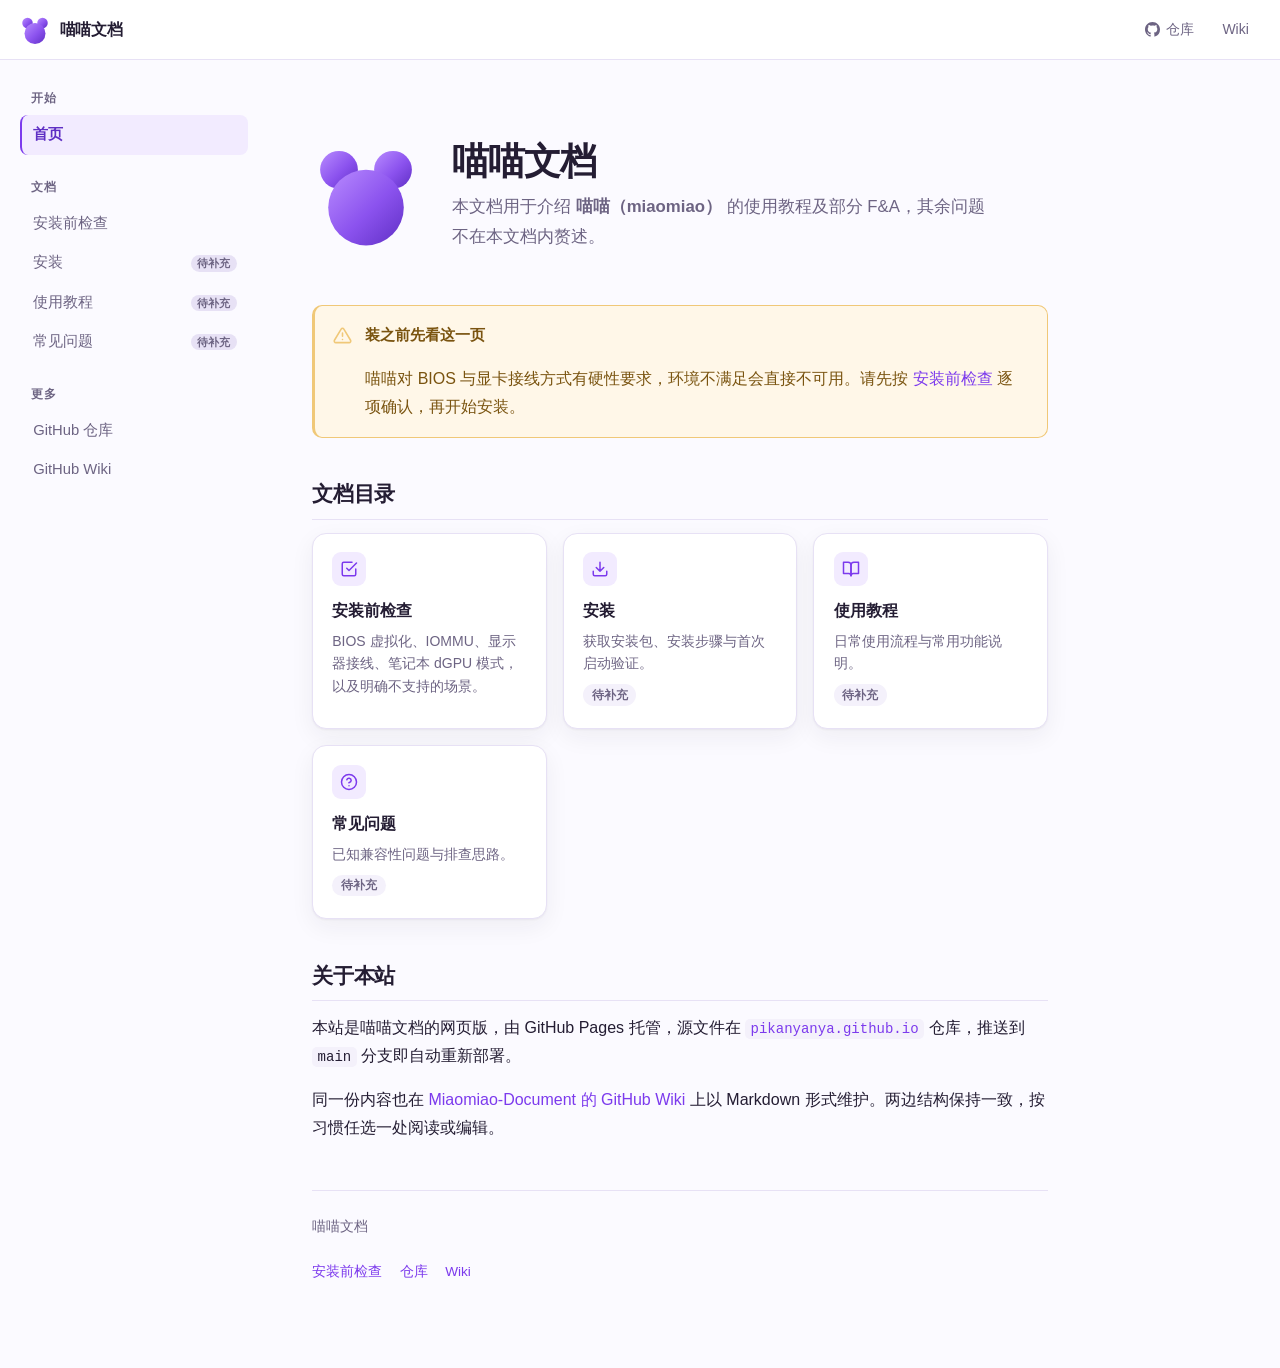
==== index.html @ 39684a7e "docs: 站点文件移到仓库根目录，改用 branch + .nojekyll 部署" ====
<!DOCTYPE html>
<html lang="zh-CN">
<head>
<meta charset="utf-8">
<meta name="viewport" content="width=device-width, initial-scale=1">
<title>喵喵文档 · 使用教程与常见问题</title>
<meta name="description" content="喵喵（miaomiao）的使用教程、安装前环境检查与常见问题。">
<link rel="icon" type="image/svg+xml" href="/favicon.svg">
<link rel="stylesheet" href="/assets/css/style.css">
</head>
<body>

<header class="topbar">
  <button class="nav-toggle" type="button" aria-expanded="false" aria-controls="sidebar" aria-label="切换导航">
    <svg viewBox="0 0 24 24" fill="none" stroke="currentColor" stroke-width="2" stroke-linecap="round" aria-hidden="true">
      <path d="M4 7h16M4 12h16M4 17h16"/>
    </svg>
  </button>
  <a class="brand" href="/">
    <img src="/assets/img/miaomiao.svg" alt="" width="30" height="30">
    <span>喵喵文档</span>
  </a>
  <div class="topbar-spacer"></div>
  <nav class="topbar-links" aria-label="外部链接">
    <a class="ghost-link" href="https://github.com/pikanyanya/Miaomiao-Document" rel="noopener">
      <svg viewBox="0 0 16 16" width="15" height="15" fill="currentColor" aria-hidden="true"><path d="M8 0C3.58 0 0 3.58 0 8c0 3.54 2.29 6.53 5.47 7.59.4.07.55-.17.55-.38 0-.19-.01-.82-.01-1.49-2.01.37-2.53-.49-2.69-.94-.09-.23-.48-.94-.82-1.13-.28-.15-.68-.52-.01-.53.63-.01 1.08.58 1.23.82.72 1.21 1.87.87 2.33.66.07-.52.28-.87.51-1.07-1.78-.2-3.64-.89-3.64-3.95 0-.87.31-1.59.82-2.15-.08-.2-.36-1.02.08-2.12 0 0 .67-.21 2.2.82a7.4 7.4 0 0 1 2-.27c.68 0 1.36.09 2 .27 1.53-1.04 2.2-.82 2.2-.82.44 1.1.16 1.92.08 2.12.51.56.82 1.27.82 2.15 0 3.07-1.87 3.75-3.65 3.95.29.25.54.73.54 1.48 0 1.07-.01 1.93-.01 2.2 0 .21.15.46.55.38A8.01 8.01 0 0 0 16 8c0-4.42-3.58-8-8-8Z"/></svg>
      仓库
    </a>
    <a class="ghost-link" href="https://github.com/pikanyanya/Miaomiao-Document/wiki" rel="noopener">Wiki</a>
  </nav>
</header>

<div class="scrim"></div>

<div class="layout">
  <nav class="sidebar" id="sidebar" aria-label="文档导航">
    <div class="side-group">
      <p class="side-title">开始</p>
      <a class="side-link" href="/" aria-current="page">首页</a>
    </div>
    <div class="side-group">
      <p class="side-title">文档</p>
      <a class="side-link" href="/docs/prerequisites.html">安装前检查</a>
      <a class="side-link" href="/docs/install.html">安装<span class="side-badge">待补充</span></a>
      <a class="side-link" href="/docs/usage.html">使用教程<span class="side-badge">待补充</span></a>
      <a class="side-link" href="/docs/faq.html">常见问题<span class="side-badge">待补充</span></a>
    </div>
    <div class="side-group">
      <p class="side-title">更多</p>
      <a class="side-link" href="https://github.com/pikanyanya/Miaomiao-Document" rel="noopener">GitHub 仓库</a>
      <a class="side-link" href="https://github.com/pikanyanya/Miaomiao-Document/wiki" rel="noopener">GitHub Wiki</a>
    </div>
  </nav>

  <main class="content">
    <div class="doc">

      <div class="hero">
        <div class="hero-mark" aria-hidden="true">
          <svg viewBox="0 0 120 120">
            <defs>
              <linearGradient id="hero-g" x1="0" y1="0" x2="1" y2="1">
                <stop offset="0" stop-color="#b98cff"/>
                <stop offset="0.55" stop-color="#8b52ee"/>
                <stop offset="1" stop-color="#5f2fc4"/>
              </linearGradient>
            </defs>
            <circle cx="30" cy="32" r="21" fill="url(#hero-g)"/>
            <circle cx="90" cy="32" r="21" fill="url(#hero-g)"/>
            <circle cx="60" cy="74" r="42" fill="url(#hero-g)"/>
          </svg>
        </div>
        <div class="hero-text">
          <h1>喵喵文档</h1>
          <p>本文档用于介绍 <strong>喵喵（miaomiao）</strong> 的使用教程及部分 F&amp;A，其余问题不在本文档内赘述。</p>
        </div>
      </div>

      <div class="callout callout--warn">
        <svg viewBox="0 0 24 24" fill="none" stroke="currentColor" stroke-width="2" stroke-linecap="round" stroke-linejoin="round" aria-hidden="true">
          <path d="M10.29 3.86 1.82 18a2 2 0 0 0 1.71 3h16.94a2 2 0 0 0 1.71-3L13.71 3.86a2 2 0 0 0-3.42 0Z"/><path d="M12 9v4M12 17h.01"/>
        </svg>
        <div class="callout-body">
          <p class="callout-title">装之前先看这一页</p>
          <p>喵喵对 BIOS 与显卡接线方式有硬性要求，环境不满足会直接不可用。请先按 <a href="/docs/prerequisites.html">安装前检查</a> 逐项确认，再开始安装。</p>
        </div>
      </div>

      <h2>文档目录</h2>
      <div class="cards">
        <a class="card" href="/docs/prerequisites.html">
          <span class="card-ico">
            <svg viewBox="0 0 24 24" fill="none" stroke="currentColor" stroke-width="2" stroke-linecap="round" stroke-linejoin="round" aria-hidden="true"><path d="M9 11l3 3L22 4"/><path d="M21 12v7a2 2 0 0 1-2 2H5a2 2 0 0 1-2-2V5a2 2 0 0 1 2-2h11"/></svg>
          </span>
          <h3>安装前检查</h3>
          <p>BIOS 虚拟化、IOMMU、显示器接线、笔记本 dGPU 模式，以及明确不支持的场景。</p>
        </a>

        <a class="card" href="/docs/install.html">
          <span class="card-ico">
            <svg viewBox="0 0 24 24" fill="none" stroke="currentColor" stroke-width="2" stroke-linecap="round" stroke-linejoin="round" aria-hidden="true"><path d="M21 15v4a2 2 0 0 1-2 2H5a2 2 0 0 1-2-2v-4"/><path d="M7 10l5 5 5-5M12 15V3"/></svg>
          </span>
          <h3>安装</h3>
          <p>获取安装包、安装步骤与首次启动验证。</p>
          <span class="todo-flag">待补充</span>
        </a>

        <a class="card" href="/docs/usage.html">
          <span class="card-ico">
            <svg viewBox="0 0 24 24" fill="none" stroke="currentColor" stroke-width="2" stroke-linecap="round" stroke-linejoin="round" aria-hidden="true"><path d="M2 3h6a4 4 0 0 1 4 4v14a3 3 0 0 0-3-3H2z"/><path d="M22 3h-6a4 4 0 0 0-4 4v14a3 3 0 0 1 3-3h7z"/></svg>
          </span>
          <h3>使用教程</h3>
          <p>日常使用流程与常用功能说明。</p>
          <span class="todo-flag">待补充</span>
        </a>

        <a class="card" href="/docs/faq.html">
          <span class="card-ico">
            <svg viewBox="0 0 24 24" fill="none" stroke="currentColor" stroke-width="2" stroke-linecap="round" stroke-linejoin="round" aria-hidden="true"><circle cx="12" cy="12" r="10"/><path d="M9.09 9a3 3 0 0 1 5.83 1c0 2-3 3-3 3M12 17h.01"/></svg>
          </span>
          <h3>常见问题</h3>
          <p>已知兼容性问题与排查思路。</p>
          <span class="todo-flag">待补充</span>
        </a>
      </div>

      <h2>关于本站</h2>
      <p>本站是喵喵文档的网页版，由 GitHub Pages 托管，源文件在 <a href="https://github.com/pikanyanya/pikanyanya.github.io" rel="noopener"><code>pikanyanya.github.io</code></a> 仓库，推送到 <code>main</code> 分支即自动重新部署。</p>
      <p>同一份内容也在 <a href="https://github.com/pikanyanya/Miaomiao-Document/wiki" rel="noopener">Miaomiao-Document 的 GitHub Wiki</a> 上以 Markdown 形式维护。两边结构保持一致，按习惯任选一处阅读或编辑。</p>

      <footer class="site-footer">
        <p>喵喵文档</p>
        <ul>
          <li><a href="/docs/prerequisites.html">安装前检查</a></li>
          <li><a href="https://github.com/pikanyanya/Miaomiao-Document" rel="noopener">仓库</a></li>
          <li><a href="https://github.com/pikanyanya/Miaomiao-Document/wiki" rel="noopener">Wiki</a></li>
        </ul>
      </footer>

    </div>
  </main>
</div>

<script src="/assets/js/main.js"></script>
</body>
</html>
---- assets/css/style.css ----
:root {
  --bg: #fbfaff;
  --surface: #ffffff;
  --border: #e7e1f5;
  --text: #241d33;
  --muted: #6d6483;
  --accent: #7c3aed;
  --accent-soft: #f2ebff;
  --accent-strong: #5f2fc4;
  --warn-bg: #fff7e8;
  --warn-border: #f0c878;
  --warn-text: #7a5410;
  --stop-bg: #fff0f0;
  --stop-border: #f0a8a8;
  --stop-text: #8c2b2b;
  --code-bg: #f4f1fb;
  --shadow: 0 1px 2px rgba(36, 29, 51, .05), 0 8px 24px rgba(36, 29, 51, .06);
  --sidebar-w: 264px;
}

@media (prefers-color-scheme: dark) {
  :root {
    --bg: #14101c;
    --surface: #1c1726;
    --border: #2e2740;
    --text: #ece8f5;
    --muted: #a29ab8;
    --accent: #b98cff;
    --accent-soft: #2a2140;
    --accent-strong: #c9a4ff;
    --warn-bg: #2b2314;
    --warn-border: #6b5320;
    --warn-text: #f0d49a;
    --stop-bg: #2d1818;
    --stop-border: #6e3232;
    --stop-text: #f2b4b4;
    --code-bg: #241d33;
    --shadow: 0 1px 2px rgba(0, 0, 0, .3), 0 8px 24px rgba(0, 0, 0, .28);
  }
}

* { box-sizing: border-box; }

html { -webkit-text-size-adjust: 100%; scroll-behavior: smooth; }

body {
  margin: 0;
  background: var(--bg);
  color: var(--text);
  font-family: -apple-system, BlinkMacSystemFont, "Segoe UI", "PingFang SC",
    "Hiragino Sans GB", "Microsoft YaHei", "Noto Sans SC", sans-serif;
  font-size: 16px;
  line-height: 1.75;
}

a { color: var(--accent); text-decoration: none; }
a:hover { text-decoration: underline; }

code, kbd, pre {
  font-family: ui-monospace, SFMono-Regular, "SF Mono", Menlo, Consolas, monospace;
  font-size: .875em;
}

code { background: var(--code-bg); padding: .15em .4em; border-radius: 5px; }

/* ---------- top bar ---------- */
.topbar {
  position: sticky;
  top: 0;
  z-index: 30;
  display: flex;
  align-items: center;
  gap: .75rem;
  height: 60px;
  padding: 0 1.25rem;
  background: color-mix(in srgb, var(--surface) 88%, transparent);
  backdrop-filter: blur(10px);
  border-bottom: 1px solid var(--border);
}

.brand {
  display: flex;
  align-items: center;
  gap: .6rem;
  font-weight: 650;
  color: var(--text);
  letter-spacing: -.01em;
}
.brand:hover { text-decoration: none; }
.brand img { width: 30px; height: 30px; display: block; }

.topbar-spacer { flex: 1; }

.topbar-links { display: flex; align-items: center; gap: .35rem; }

.ghost-link {
  display: inline-flex;
  align-items: center;
  gap: .4rem;
  padding: .35rem .7rem;
  border-radius: 8px;
  color: var(--muted);
  font-size: .875rem;
  font-weight: 500;
}
.ghost-link:hover { background: var(--accent-soft); color: var(--accent); text-decoration: none; }

.nav-toggle {
  display: none;
  width: 38px;
  height: 38px;
  padding: 0;
  border: 1px solid var(--border);
  border-radius: 9px;
  background: var(--surface);
  color: var(--text);
  cursor: pointer;
  align-items: center;
  justify-content: center;
}
.nav-toggle svg { width: 18px; height: 18px; }

/* ---------- layout ---------- */
.layout { display: flex; align-items: flex-start; max-width: 1360px; margin: 0 auto; }

.sidebar {
  position: sticky;
  top: 60px;
  flex: 0 0 var(--sidebar-w);
  width: var(--sidebar-w);
  max-height: calc(100vh - 60px);
  overflow-y: auto;
  padding: 1.75rem 1rem 3rem 1.25rem;
}

.side-group + .side-group { margin-top: 1.4rem; }

.side-title {
  margin: 0 0 .45rem;
  padding-left: .7rem;
  font-size: .72rem;
  font-weight: 700;
  letter-spacing: .09em;
  text-transform: uppercase;
  color: var(--muted);
}

.side-link {
  display: flex;
  align-items: center;
  gap: .5rem;
  padding: .42rem .7rem;
  border-radius: 8px;
  border-left: 2px solid transparent;
  color: var(--muted);
  font-size: .925rem;
}
.side-link:hover { background: var(--accent-soft); color: var(--accent); text-decoration: none; }
.side-link[aria-current="page"] {
  background: var(--accent-soft);
  border-left-color: var(--accent);
  color: var(--accent-strong);
  font-weight: 600;
}

.side-badge {
  margin-left: auto;
  padding: 0 .4rem;
  border-radius: 999px;
  background: var(--border);
  color: var(--muted);
  font-size: .68rem;
  font-weight: 600;
  line-height: 1.5;
  white-space: nowrap;
}

.content {
  flex: 1 1 auto;
  min-width: 0;
  padding: 2.5rem 3rem 5rem;
}

/* ---------- prose ---------- */
.doc { max-width: 46rem; }

.breadcrumb { margin: 0 0 1rem; font-size: .82rem; color: var(--muted); }
.breadcrumb ol { display: flex; flex-wrap: wrap; gap: .4rem; margin: 0; padding: 0; list-style: none; }
.breadcrumb li + li::before { content: "/"; margin-right: .4rem; color: var(--border); }

.doc h1 { margin: 0 0 .6rem; font-size: 2rem; line-height: 1.3; letter-spacing: -.02em; }
.doc h2 {
  margin: 2.4rem 0 .8rem;
  padding-bottom: .35rem;
  border-bottom: 1px solid var(--border);
  font-size: 1.32rem;
  letter-spacing: -.01em;
}
.doc h3 { margin: 1.6rem 0 .5rem; font-size: 1.06rem; }
.doc p { margin: 0 0 1rem; }
.doc ul, .doc ol { margin: 0 0 1rem; padding-left: 1.4rem; }
.doc li { margin: .3rem 0; }
.doc li::marker { color: var(--accent); }

.lead { font-size: 1.075rem; color: var(--muted); margin-bottom: 1.75rem; }

strong { font-weight: 650; }

/* ---------- hero ---------- */
.hero {
  display: flex;
  align-items: center;
  gap: 2rem;
  padding: 2.5rem 0 2rem;
}
.hero-mark { flex: 0 0 auto; width: 108px; height: 108px; }
.hero-mark svg { width: 100%; height: 100%; display: block; }
.hero-text h1 { margin: 0 0 .5rem; font-size: 2.3rem; line-height: 1.2; letter-spacing: -.025em; }
.hero-text p { margin: 0; color: var(--muted); font-size: 1.05rem; max-width: 34rem; }

/* ---------- cards ---------- */
.cards {
  display: grid;
  grid-template-columns: repeat(auto-fit, minmax(228px, 1fr));
  gap: 1rem;
  margin: 0 0 2rem;
}

.card {
  display: block;
  padding: 1.15rem 1.2rem 1.25rem;
  background: var(--surface);
  border: 1px solid var(--border);
  border-radius: 14px;
  box-shadow: var(--shadow);
  color: var(--text);
  transition: transform .15s ease, border-color .15s ease;
}
.card:hover { transform: translateY(-2px); border-color: var(--accent); text-decoration: none; }
.card-ico {
  display: grid;
  place-items: center;
  width: 34px;
  height: 34px;
  margin-bottom: .7rem;
  border-radius: 9px;
  background: var(--accent-soft);
  color: var(--accent);
}
.card-ico svg { width: 18px; height: 18px; }
.card h3 { margin: 0 0 .3rem; font-size: 1rem; }
.card p { margin: 0; font-size: .875rem; color: var(--muted); line-height: 1.6; }
.card .todo-flag {
  display: inline-block;
  margin-top: .6rem;
  font-size: .72rem;
  font-weight: 600;
  color: var(--muted);
  background: var(--code-bg);
  border-radius: 999px;
  padding: .05rem .55rem;
}

/* ---------- callouts ---------- */
.callout {
  display: flex;
  gap: .8rem;
  margin: 1.4rem 0;
  padding: 1rem 1.15rem;
  border: 1px solid var(--border);
  border-left-width: 3px;
  border-radius: 10px;
  background: var(--surface);
}
.callout > svg { flex: 0 0 auto; width: 19px; height: 19px; margin-top: .22rem; }
.callout-body { min-width: 0; }
.callout-body p:last-child { margin-bottom: 0; }
.callout-title { margin: 0 0 .25rem; font-size: .95rem; font-weight: 650; }

.callout--warn { background: var(--warn-bg); border-color: var(--warn-border); border-left-color: var(--warn-border); color: var(--warn-text); }
.callout--warn svg { color: var(--warn-border); }
.callout--stop { background: var(--stop-bg); border-color: var(--stop-border); border-left-color: var(--stop-border); color: var(--stop-text); }
.callout--stop svg { color: var(--stop-border); }
.callout--info { border-left-color: var(--accent); }
.callout--info svg { color: var(--accent); }
.callout strong { color: inherit; }

/* ---------- steps ---------- */
.steps { counter-reset: step; margin: 0 0 1.5rem; padding: 0; list-style: none; }
.steps > li {
  counter-increment: step;
  position: relative;
  padding: 0 0 1.35rem 2.9rem;
  border-left: 2px solid var(--border);
  margin: 0 0 0 .95rem;
}
.steps > li:last-child { border-left-color: transparent; padding-bottom: 0; }
.steps > li::before {
  content: counter(step);
  position: absolute;
  left: -.95rem;
  top: -.1rem;
  display: grid;
  place-items: center;
  width: 1.85rem;
  height: 1.85rem;
  border-radius: 50%;
  background: var(--accent);
  color: #fff;
  font-size: .82rem;
  font-weight: 700;
}
.step-title { margin: .1rem 0 .3rem; font-size: 1.02rem; font-weight: 650; }
.steps p { margin: 0 0 .45rem; color: var(--muted); font-size: .94rem; }

/* ---------- todo placeholder ---------- */
.todo {
  margin: 1.4rem 0;
  padding: 1.5rem 1.4rem;
  border: 1.5px dashed var(--border);
  border-radius: 12px;
  background: var(--surface);
  text-align: center;
  color: var(--muted);
}
.todo-tag {
  display: inline-block;
  margin-bottom: .5rem;
  padding: .12rem .7rem;
  border-radius: 999px;
  background: var(--accent-soft);
  color: var(--accent-strong);
  font-size: .74rem;
  font-weight: 700;
  letter-spacing: .05em;
}
.todo p { margin: 0; font-size: .9rem; }
.todo ul { margin: .7rem auto 0; max-width: 22rem; text-align: left; font-size: .88rem; }

/* ---------- table ---------- */
.table-wrap { overflow-x: auto; margin: 0 0 1.5rem; }
table { width: 100%; border-collapse: collapse; font-size: .92rem; }
th, td { padding: .6rem .8rem; border: 1px solid var(--border); text-align: left; vertical-align: top; }
th { background: var(--accent-soft); color: var(--accent-strong); font-weight: 650; white-space: nowrap; }

/* ---------- pager + footer ---------- */
.pager {
  display: flex;
  gap: .8rem;
  margin-top: 3rem;
  padding-top: 1.5rem;
  border-top: 1px solid var(--border);
}
.pager a {
  flex: 1 1 0;
  padding: .8rem 1rem;
  border: 1px solid var(--border);
  border-radius: 11px;
  background: var(--surface);
  color: var(--text);
}
.pager a:hover { border-color: var(--accent); text-decoration: none; }
.pager span { display: block; font-size: .75rem; color: var(--muted); }
.pager strong { font-size: .95rem; font-weight: 600; }
.pager .next { text-align: right; }

.site-footer {
  margin-top: 3rem;
  padding-top: 1.5rem;
  border-top: 1px solid var(--border);
  font-size: .85rem;
  color: var(--muted);
}
.site-footer ul { display: flex; flex-wrap: wrap; gap: .35rem 1.1rem; margin: .4rem 0 0; padding: 0; list-style: none; }

/* ---------- responsive ---------- */
.scrim {
  position: fixed;
  inset: 60px 0 0;
  z-index: 19;
  background: rgba(20, 16, 28, .45);
  opacity: 0;
  pointer-events: none;
  transition: opacity .2s ease;
}

@media (max-width: 900px) {
  .nav-toggle { display: inline-flex; }
  .content { padding: 1.75rem 1.25rem 4rem; }
  .sidebar {
    position: fixed;
    top: 60px;
    left: 0;
    z-index: 20;
    width: min(84vw, var(--sidebar-w));
    flex-basis: auto;
    max-height: calc(100vh - 60px);
    background: var(--surface);
    border-right: 1px solid var(--border);
    box-shadow: var(--shadow);
    transform: translateX(-102%);
    transition: transform .22s ease;
  }
  body.nav-open .sidebar { transform: none; }
  body.nav-open .scrim { opacity: 1; pointer-events: auto; }
  .hero { flex-direction: column; align-items: flex-start; gap: 1rem; padding-top: 1.5rem; }
  .hero-mark { width: 76px; height: 76px; }
  .hero-text h1 { font-size: 1.85rem; }
  .doc h1 { font-size: 1.6rem; }
  .pager { flex-direction: column; }
  .pager .next { text-align: left; }
}

@media (prefers-reduced-motion: reduce) {
  html { scroll-behavior: auto; }
  * { transition: none !important; }
}
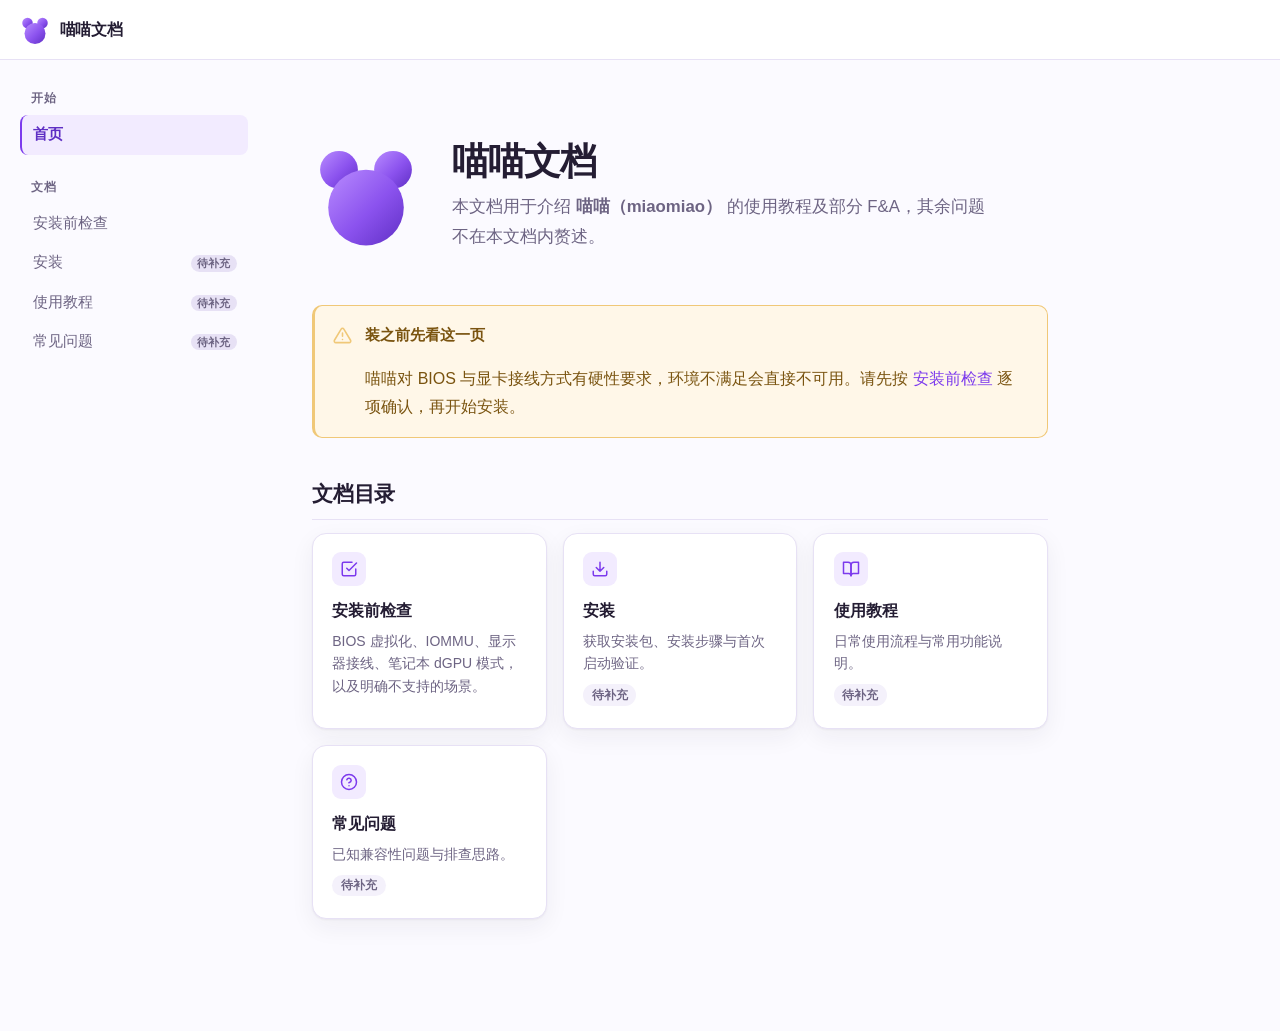
==== commit 3af87348: "docs: 移除站点上指向 GitHub 仓库与 Wiki 的入口及关于本站一节" ====
--- a/index.html
+++ b/index.html
@@ -20,14 +20,6 @@
     <img src="/assets/img/miaomiao.svg" alt="" width="30" height="30">
     <span>喵喵文档</span>
   </a>
-  <div class="topbar-spacer"></div>
-  <nav class="topbar-links" aria-label="外部链接">
-    <a class="ghost-link" href="https://github.com/pikanyanya/Miaomiao-Document" rel="noopener">
-      <svg viewBox="0 0 16 16" width="15" height="15" fill="currentColor" aria-hidden="true"><path d="M8 0C3.58 0 0 3.58 0 8c0 3.54 2.29 6.53 5.47 7.59.4.07.55-.17.55-.38 0-.19-.01-.82-.01-1.49-2.01.37-2.53-.49-2.69-.94-.09-.23-.48-.94-.82-1.13-.28-.15-.68-.52-.01-.53.63-.01 1.08.58 1.23.82.72 1.21 1.87.87 2.33.66.07-.52.28-.87.51-1.07-1.78-.2-3.64-.89-3.64-3.95 0-.87.31-1.59.82-2.15-.08-.2-.36-1.02.08-2.12 0 0 .67-.21 2.2.82a7.4 7.4 0 0 1 2-.27c.68 0 1.36.09 2 .27 1.53-1.04 2.2-.82 2.2-.82.44 1.1.16 1.92.08 2.12.51.56.82 1.27.82 2.15 0 3.07-1.87 3.75-3.65 3.95.29.25.54.73.54 1.48 0 1.07-.01 1.93-.01 2.2 0 .21.15.46.55.38A8.01 8.01 0 0 0 16 8c0-4.42-3.58-8-8-8Z"/></svg>
-      仓库
-    </a>
-    <a class="ghost-link" href="https://github.com/pikanyanya/Miaomiao-Document/wiki" rel="noopener">Wiki</a>
-  </nav>
 </header>
 
 <div class="scrim"></div>
@@ -44,11 +36,6 @@
       <a class="side-link" href="/docs/install.html">安装<span class="side-badge">待补充</span></a>
       <a class="side-link" href="/docs/usage.html">使用教程<span class="side-badge">待补充</span></a>
       <a class="side-link" href="/docs/faq.html">常见问题<span class="side-badge">待补充</span></a>
-    </div>
-    <div class="side-group">
-      <p class="side-title">更多</p>
-      <a class="side-link" href="https://github.com/pikanyanya/Miaomiao-Document" rel="noopener">GitHub 仓库</a>
-      <a class="side-link" href="https://github.com/pikanyanya/Miaomiao-Document/wiki" rel="noopener">GitHub Wiki</a>
     </div>
   </nav>
 
@@ -124,19 +111,6 @@
         </a>
       </div>
 
-      <h2>关于本站</h2>
-      <p>本站是喵喵文档的网页版，由 GitHub Pages 托管，源文件在 <a href="https://github.com/pikanyanya/pikanyanya.github.io" rel="noopener"><code>pikanyanya.github.io</code></a> 仓库，推送到 <code>main</code> 分支即自动重新部署。</p>
-      <p>同一份内容也在 <a href="https://github.com/pikanyanya/Miaomiao-Document/wiki" rel="noopener">Miaomiao-Document 的 GitHub Wiki</a> 上以 Markdown 形式维护。两边结构保持一致，按习惯任选一处阅读或编辑。</p>
-
-      <footer class="site-footer">
-        <p>喵喵文档</p>
-        <ul>
-          <li><a href="/docs/prerequisites.html">安装前检查</a></li>
-          <li><a href="https://github.com/pikanyanya/Miaomiao-Document" rel="noopener">仓库</a></li>
-          <li><a href="https://github.com/pikanyanya/Miaomiao-Document/wiki" rel="noopener">Wiki</a></li>
-        </ul>
-      </footer>
-
     </div>
   </main>
 </div>
--- a/assets/css/style.css
+++ b/assets/css/style.css
@@ -89,10 +89,6 @@
 .brand:hover { text-decoration: none; }
 .brand img { width: 30px; height: 30px; display: block; }
 
-.topbar-spacer { flex: 1; }
-
-.topbar-links { display: flex; align-items: center; gap: .35rem; }
-
 .ghost-link {
   display: inline-flex;
   align-items: center;
@@ -363,15 +359,6 @@
 .pager span { display: block; font-size: .75rem; color: var(--muted); }
 .pager strong { font-size: .95rem; font-weight: 600; }
 .pager .next { text-align: right; }
-
-.site-footer {
-  margin-top: 3rem;
-  padding-top: 1.5rem;
-  border-top: 1px solid var(--border);
-  font-size: .85rem;
-  color: var(--muted);
-}
-.site-footer ul { display: flex; flex-wrap: wrap; gap: .35rem 1.1rem; margin: .4rem 0 0; padding: 0; list-style: none; }
 
 /* ---------- responsive ---------- */
 .scrim {
